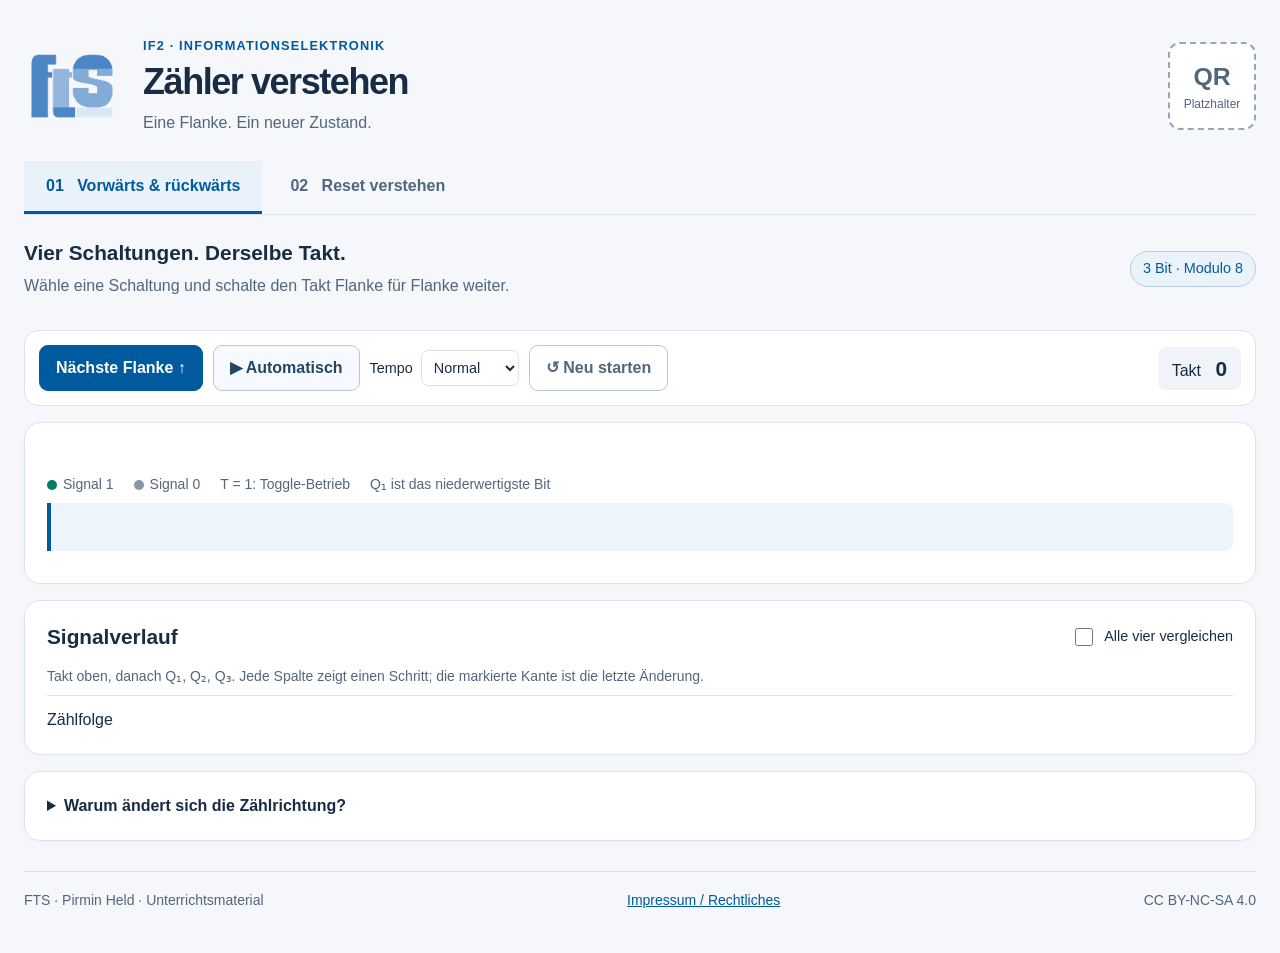
==== index.html @ e174a603 "files added" ====
<!DOCTYPE html>
<html lang="de">
<head>
<meta charset="utf-8">
<meta name="viewport" content="width=device-width,initial-scale=1">
<meta name="description" content="Interaktive Zähler für den Unterricht: vier T-Flipflop-Schaltungen, Taktflanken, Signalverläufe und synchroner oder asynchroner Reset.">
<title>Zähler verstehen · FTS Informationselektronik</title>
<link rel="stylesheet" href="style.css">
<script src="counter.js" defer></script>
<script src="app.js" defer></script>
</head>
<body>
<div class="wrap">
<header class="masthead">
<img class="logo" src="FTS_logo.png" alt="Staatliche Feintechnikschule" width="110" height="86">
<div class="heading"><span class="eyebrow">IF2 · INFORMATIONSELEKTRONIK</span><h1>Zähler verstehen</h1><p>Eine Flanke. Ein neuer Zustand.</p></div>
<div class="qr-placeholder" aria-label="Platzhalter für den späteren QR-Code"><span>QR</span><small>Platzhalter</small></div>
</header>
<nav class="tabs" aria-label="Lernbereiche">
<button id="tab-counters" class="tab selected" aria-pressed="true">01 &nbsp; Vorwärts &amp; rückwärts</button>
<button id="tab-reset" class="tab" aria-pressed="false">02 &nbsp; Reset verstehen</button>
</nav>
<main>
<section id="counter-panel" aria-labelledby="counter-heading">
<div class="section-head"><div><h2 id="counter-heading">Vier Schaltungen. Derselbe Takt.</h2><p>Wähle eine Schaltung und schalte den Takt Flanke für Flanke weiter.</p></div><span class="badge">3 Bit · Modulo 8</span></div>
<div id="variants" class="variant-grid"></div>
<div class="toolbar">
<button id="step" class="primary">Nächste Flanke ↑</button>
<button id="play" aria-pressed="false">▶ Automatisch</button>
<label class="speed">Tempo <select id="speed"><option value="1400">Langsam</option><option value="800" selected>Normal</option><option value="400">Schnell</option></select></label>
<button id="restart" class="quiet">↺ Neu starten</button>
<span id="clock-pill" class="clock-pill">Takt <b>0</b></span>
</div>
<div class="card schematic-card">
<div class="section-head"><div><span id="case-label" class="eyebrow"></span><h2 id="circuit-title"></h2></div><div id="value" class="value" aria-label="Aktueller Zählerstand"></div></div>
<div id="schematic" class="diagram-scroll"></div>
<div class="legend"><span><i class="swatch high"></i> Signal 1</span><span><i class="swatch low"></i> Signal 0</span><span>T = 1: Toggle-Betrieb</span><span>Q₁ ist das niederwertigste Bit</span></div>
<p id="event" class="event" role="status" aria-live="polite"></p>
<div id="chain" class="chain"></div>
</div>
<div class="card waveform-card">
<div class="section-head"><h2>Signalverlauf</h2><label class="check"><input id="compare" type="checkbox"> Alle vier vergleichen</label></div>
<p class="small">Takt oben, danach Q₁, Q₂, Q₃. Jede Spalte zeigt einen Schritt; die markierte Kante ist die letzte Änderung.</p>
<div id="waves"></div>
<div class="sequence-row"><span>Zählfolge</span><div id="sequence" class="sequence"></div></div>
</div>
<details class="card explanation"><summary>Warum ändert sich die Zählrichtung?</summary>
<p>FF1 reagiert auf den externen Takt. FF2 wird von Q₁ oder <span class="over">Q</span>₁ getaktet, FF3 entsprechend von der zweiten Stufe. Jedes T-Flipflop wechselt an seiner aktiven Flanke den Zustand.</p>
<p>Eine steigende Flanke an <span class="over">Q</span> ist eine fallende Flanke an Q. Deshalb kehrt sich beim Wechsel der Weiterleitung die Zählrichtung um. Ändert man gleichzeitig Flanke und Weiterleitung, bleibt die Richtung erhalten.</p>
<table><caption>Zuordnung bei Ablesen von Q₃Q₂Q₁</caption><thead><tr><th>Aktive Flanke</th><th>Weiterleitung</th><th>Zählrichtung</th></tr></thead><tbody><tr><td>fallend</td><td>Q</td><td>vorwärts</td></tr><tr><td>steigend</td><td>Q</td><td>rückwärts</td></tr><tr><td>fallend</td><td><span class="over">Q</span></td><td>rückwärts</td></tr><tr><td>steigend</td><td><span class="over">Q</span></td><td>vorwärts</td></tr></tbody></table>
<p class="small">Idealisierte Darstellung: Reale Asynchronzähler schalten mit kurzen Laufzeiten nacheinander. Hier zeigt das Diagramm die stabilen Zustände ohne diese Verzögerungen; die Ereigniskette nennt ihre Reihenfolge.</p>
</details>
</section>
<section id="reset-panel" hidden aria-labelledby="reset-heading">
<div class="section-head"><div><h2 id="reset-heading">Reset: sofort oder erst an der Flanke?</h2><p>Ein synchroner 2-Bit-Vorwärtszähler zählt 0 → 1 → 2 → 3 → 0.</p></div><span class="badge">2 Bit · Modulo 4</span></div>
<div class="card reset-settings">
<fieldset><legend>Art der Rücksetzung</legend><label><input type="radio" name="reset-mode" value="sync" checked> Synchron</label><label><input type="radio" name="reset-mode" value="async"> Asynchron</label></fieldset>
<p id="reset-rule">R = 1 wird erst an der nächsten steigenden Taktflanke übernommen.</p>
</div>
<div class="toolbar">
<button id="reset-step" class="primary">Nächste Flanke ↑</button>
<button id="reset-toggle" aria-pressed="false">Reset R = 0</button>
<button id="reset-pulse">Kurzer Resetimpuls</button>
<button id="reset-start" class="quiet">↺ Neu starten</button>
</div>
<div class="card">
<div class="section-head"><h2>Ausgangszustand</h2><div id="reset-value" class="value"></div></div>
<div id="reset-diagram" class="diagram-scroll"></div>
<p id="reset-event" class="event" role="status" aria-live="polite">Zähle zunächst einige Flanken weiter. Setze dann R auf 1.</p>
<div id="reset-wave"></div>
<p class="small">Q₁ hat hier das Bitgewicht 2, Q₀ das Bitgewicht 1. Ein kurzer Resetimpuls liegt vollständig zwischen zwei Taktflanken. Die Taktung wird während des Impulses nicht verändert. Jede Spalte steht für ein Bedienereignis, nicht für eine feste Zeitdauer.</p>
</div>
<div class="card tryout"><h2>Gemeinsam ausprobieren</h2><ol><li>Zähle bis 2. Aktiviere R zwischen zwei Taktflanken: Ändert sich Q sofort?</li><li>Schalte bis zur nächsten steigenden Flanke. Lasse R zunächst auf 1.</li><li>Starte neu und vergleiche einen kurzen Resetimpuls bei synchroner und asynchroner Rücksetzung.</li></ol><p><strong>Merke:</strong> Die Zählerstufen sind hier synchron getaktet. „Asynchroner Reset“ beschreibt ausschließlich die Rücksetzung.</p></div>
</section>
<noscript><div class="card">Bitte JavaScript aktivieren, um die Zähler zu bedienen.</div></noscript>
</main>
<footer><span>FTS · Pirmin Held · Unterrichtsmaterial</span><a href="impressum.html">Impressum / Rechtliches</a><span>CC BY-NC-SA 4.0</span></footer>
</div>
</body>
</html>
---- style.css ----
:root{--bg:#f5f7fb;--card:#fff;--text:#182c43;--muted:#52667c;--border:#dbe3ee;--accent:#005a9e;--high:#007b65;--low:#8695a7;--soft:#e9f2fb;--q1:#007b65;--q2:#2262b8;--q3:#8b3fb0}
button:disabled{opacity:.5;cursor:not-allowed}
*{box-sizing:border-box}body{margin:0;background:var(--bg);color:var(--text);font:16px/1.5 'Segoe UI',Arial,sans-serif}.wrap{max-width:1440px;margin:auto;padding:24px}h1,h2,h3,p{margin:0}h1{font-size:2.25rem;line-height:1.2;letter-spacing:-.04em}h2{font-size:1.3rem;line-height:1.3}p{margin-top:8px}.masthead{display:flex;align-items:center;gap:24px;padding:12px 0 26px}.logo{object-fit:contain;width:95px;height:76px}.heading{flex:1}.heading p{color:var(--muted)}.eyebrow{display:block;color:var(--accent);font-size:.8rem;letter-spacing:.09em;font-weight:700;margin-bottom:5px}.qr-placeholder{width:88px;height:88px;border:2px dashed #94a8ba;border-radius:12px;display:grid;place-content:center;text-align:center;color:var(--muted);background:white}.qr-placeholder span{font-size:1.55rem;font-weight:700}.qr-placeholder small{font-size:.75rem}.tabs{display:flex;gap:6px;border-bottom:1px solid var(--border);margin-bottom:24px}.tab{background:transparent;border:0;border-bottom:3px solid transparent;border-radius:0;padding:13px 22px;color:var(--muted)}.tab.selected{color:var(--accent);border-color:var(--accent);background:#e9f2fb}.section-head{display:flex;justify-content:space-between;align-items:center;gap:16px;margin-bottom:16px}.section-head p{color:var(--muted)}.badge{border:1px solid #b8cede;background:#eaf3fa;padding:6px 12px;border-radius:999px;white-space:nowrap;font-size:.9rem;color:var(--accent)}.variant-grid{display:grid;grid-template-columns:repeat(4,1fr);gap:12px}.variant{background:white;text-align:left;padding:16px;border:2px solid var(--border);border-radius:14px;position:relative;color:var(--text);box-shadow:0 3px 10px #18344b04}.variant.selected{border-color:var(--accent);background:var(--soft)}.variant small{display:block;color:var(--muted);font-size:.875rem;margin:4px 0}.variant strong{font-size:1.1rem}.variant .reading{display:flex;align-items:baseline;gap:10px;font-family:Consolas,monospace;margin-top:9px}.variant .reading b{font-size:1.65rem}.variant .reading span{color:var(--muted)}.over{text-decoration:overline}.toolbar{display:flex;align-items:center;gap:10px;flex-wrap:wrap;background:#fff;border:1px solid var(--border);border-radius:14px;padding:14px;margin:16px 0}button,select{font:inherit}button{padding:10px 16px;border:1px solid #b5c8d9;border-radius:9px;background:#f6faff;color:#214666;cursor:pointer;font-weight:600;min-height:44px}button:hover{background:#dfeef9}button:focus-visible,select:focus-visible,input:focus-visible,summary:focus-visible,a:focus-visible{outline:3px solid #dc8a00;outline-offset:3px}button.primary{background:var(--accent);border-color:var(--accent);color:white}button.primary:hover{background:#004678}button[aria-pressed=true]:not(.tab):not(.variant){background:#dcf4ed;border-color:var(--high);color:#005a48}.quiet{background:white;color:var(--muted)}select{padding:8px;border:1px solid var(--border);border-radius:7px;background:white;color:var(--text)}.speed{display:flex;align-items:center;gap:8px;font-size:.9rem}.clock-pill{margin-left:auto;padding:6px 14px;border-radius:8px;background:#f0f4f9}.clock-pill b{font-size:1.3rem;margin-left:10px}.card{padding:22px;border-radius:16px;border:1px solid var(--border);background:var(--card);box-shadow:0 4px 15px #15374f04;margin:16px 0}.value{display:flex;align-items:baseline;gap:14px;white-space:nowrap}.value .binary{font:700 2rem Consolas,monospace;letter-spacing:.13em}.value .decimal{color:var(--accent);font-size:1.8rem;font-weight:700}.value small{color:var(--muted);font-size:.8rem}.diagram-scroll{overflow-x:auto}.circuit{display:block;width:100%;min-width:650px;max-height:245px}.circuit text{font-family:'Segoe UI',Arial,sans-serif;font-size:17px;fill:var(--text)}.circuit .wire{fill:none;stroke-width:3;stroke-linejoin:round}.circuit .box{fill:#f7fafc;stroke:#315777;stroke-width:1.6}.circuit .small-label{font-size:14px;fill:var(--muted)}.legend{display:flex;gap:20px;flex-wrap:wrap;color:var(--muted);font-size:.875rem;margin:8px 0}.legend span{display:flex;align-items:center;gap:6px}.swatch{width:10px;height:10px;border-radius:50%;display:inline-block}.swatch.high{background:var(--high)}.swatch.low{background:var(--low)}.event{padding:12px 16px;background:#edf5fc;border-left:4px solid var(--accent);border-radius:0 8px 8px 0;min-height:48px}.chain{display:flex;gap:8px;flex-wrap:wrap;margin-top:10px}.chain span{font-size:.9rem;padding:4px 10px;border:1px solid var(--border);border-radius:6px}.small{font-size:.875rem;color:var(--muted)}.check{display:flex;gap:8px;align-items:center;font-size:.9rem}input[type=checkbox],input[type=radio]{width:18px;height:18px;accent-color:var(--accent)}.wave-scroll{overflow-x:auto;margin-top:14px}.wave{display:block;width:100%;min-width:640px}.wave text{font:14px 'Segoe UI',Arial,sans-serif;fill:var(--muted)}.wave-title{font-size:1rem;margin-top:14px}.wave path{stroke-linejoin:round;fill:none;stroke-width:2.4}.sequence-row{display:flex;gap:18px;align-items:center;border-top:1px solid var(--border);padding-top:12px;margin-top:8px}.sequence{display:flex;gap:7px;flex-wrap:wrap;font:600 1rem Consolas,monospace}.sequence span{background:#edf3f8;min-width:28px;padding:4px 8px;text-align:center;border-radius:5px}.sequence span:last-child{background:var(--accent);color:white}.explanation summary{cursor:pointer;font-weight:700}.explanation p{max-width:1000px;margin-top:15px}table{width:100%;border-collapse:collapse;margin-top:20px}caption{text-align:left;font-weight:600;padding-bottom:8px}th,td{text-align:left;border:1px solid var(--border);padding:10px}th{background:#edf4fb}.reset-settings{display:flex;align-items:center;gap:32px;flex-wrap:wrap}fieldset{border:0;margin:0;padding:0}legend{font-weight:700;margin-bottom:8px}fieldset label{margin-right:20px;display:inline-flex;align-items:center;gap:6px}.tryout li{margin:8px 0}footer{display:flex;gap:20px;justify-content:space-between;flex-wrap:wrap;border-top:1px solid var(--border);margin-top:30px;padding:18px 0;color:var(--muted);font-size:.875rem}a{color:var(--accent)}[hidden]{display:none!important}@media(max-width:900px){.variant-grid{grid-template-columns:repeat(2,1fr)}.wrap{padding:16px}.section-head{align-items:flex-start}.clock-pill{margin-left:0}.card{padding:16px}}@media(max-width:540px){h1{font-size:1.75rem}.masthead{gap:12px}.logo{width:60px;height:60px}.qr-placeholder{width:64px;height:72px;flex-shrink:0}.heading p{font-size:.875rem}.eyebrow{font-size:.75rem}.tab{font-size:.875rem;padding:12px 9px;flex:1}.section-head{flex-wrap:wrap}.variant{padding:12px}.variant strong{font-size:1rem}.value .binary{font-size:1.6rem}.toolbar button{flex-grow:1}.badge{font-size:.8rem}.sequence-row{align-items:flex-start}.reset-settings{gap:12px}}@media(prefers-reduced-motion:reduce){*{scroll-behavior:auto!important}}@media print{.toolbar,.tabs,.qr-placeholder,footer,.explanation{display:none}.card{break-inside:avoid;box-shadow:none}.wrap{max-width:none;padding:0}body{background:white}}
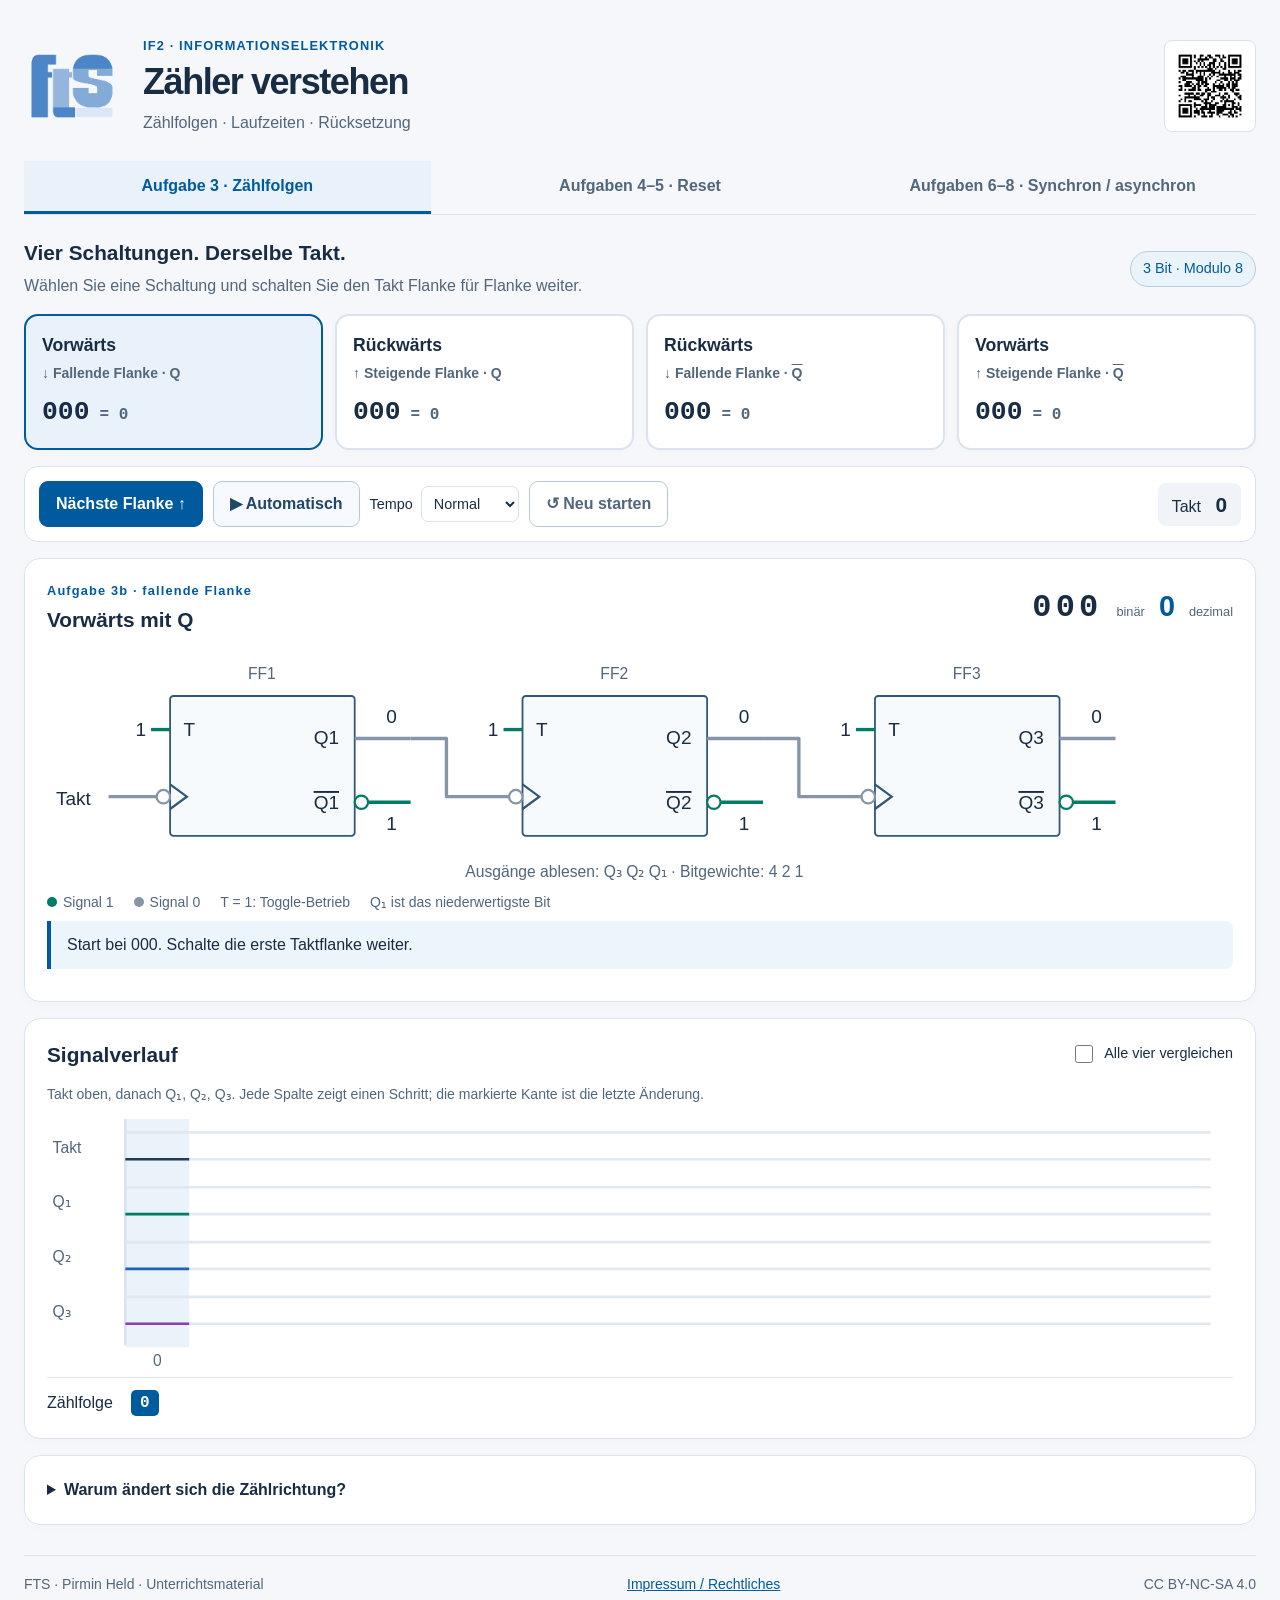
==== commit 31c0533b: "Add synchronous and asynchronous counter comparison for IF2 worksheets" ====
--- a/index.html
+++ b/index.html
@@ -6,23 +6,27 @@
 <meta name="description" content="Interaktive Zähler für den Unterricht: vier T-Flipflop-Schaltungen, Taktflanken, Signalverläufe und synchroner oder asynchroner Reset.">
 <title>Zähler verstehen · FTS Informationselektronik</title>
 <link rel="stylesheet" href="style.css">
+<link rel="stylesheet" href="compare.css">
 <script src="counter.js" defer></script>
 <script src="app.js" defer></script>
+<script src="compare-model.js" defer></script>
+<script src="compare-ui.js" defer></script>
 </head>
 <body>
 <div class="wrap">
 <header class="masthead">
 <img class="logo" src="FTS_logo.png" alt="Staatliche Feintechnikschule" width="110" height="86">
-<div class="heading"><span class="eyebrow">IF2 · INFORMATIONSELEKTRONIK</span><h1>Zähler verstehen</h1><p>Eine Flanke. Ein neuer Zustand.</p></div>
-<div class="qr-placeholder" aria-label="Platzhalter für den späteren QR-Code"><span>QR</span><small>Platzhalter</small></div>
+<div class="heading"><span class="eyebrow">IF2 · INFORMATIONSELEKTRONIK</span><h1>Zähler verstehen</h1><p>Zählfolgen · Laufzeiten · Rücksetzung</p></div>
+<div class="qr-area"><img id="qr-code" src="QR_Code.png" alt="QR-Code zur Homepage" width="110" height="110" hidden><div id="qr-fallback" class="qr-placeholder" aria-label="Platzhalter für den späteren QR-Code"><span>QR</span><small>Platzhalter</small></div></div>
 </header>
 <nav class="tabs" aria-label="Lernbereiche">
-<button id="tab-counters" class="tab selected" aria-pressed="true">01 &nbsp; Vorwärts &amp; rückwärts</button>
-<button id="tab-reset" class="tab" aria-pressed="false">02 &nbsp; Reset verstehen</button>
+<button id="tab-counters" class="tab selected" aria-pressed="true">Aufgabe 3 · Zählfolgen</button>
+<button id="tab-reset" class="tab" aria-pressed="false">Aufgaben 4–5 · Reset</button>
+<button id="tab-comparison" class="tab" aria-pressed="false">Aufgaben 6–8 · Synchron / asynchron</button>
 </nav>
 <main>
 <section id="counter-panel" aria-labelledby="counter-heading">
-<div class="section-head"><div><h2 id="counter-heading">Vier Schaltungen. Derselbe Takt.</h2><p>Wähle eine Schaltung und schalte den Takt Flanke für Flanke weiter.</p></div><span class="badge">3 Bit · Modulo 8</span></div>
+<div class="section-head"><div><h2 id="counter-heading">Vier Schaltungen. Derselbe Takt.</h2><p>Wählen Sie eine Schaltung und schalten Sie den Takt Flanke für Flanke weiter.</p></div><span class="badge">3 Bit · Modulo 8</span></div>
 <div id="variants" class="variant-grid"></div>
 <div class="toolbar">
 <button id="step" class="primary">Nächste Flanke ↑</button>
@@ -66,12 +70,38 @@
 <div class="card">
 <div class="section-head"><h2>Ausgangszustand</h2><div id="reset-value" class="value"></div></div>
 <div id="reset-diagram" class="diagram-scroll"></div>
-<p id="reset-event" class="event" role="status" aria-live="polite">Zähle zunächst einige Flanken weiter. Setze dann R auf 1.</p>
+<p id="reset-event" class="event" role="status" aria-live="polite">Zählen Sie zunächst einige Flanken weiter. Setzen Sie dann R auf 1.</p>
 <div id="reset-wave"></div>
 <p class="small">Q₁ hat hier das Bitgewicht 2, Q₀ das Bitgewicht 1. Ein kurzer Resetimpuls liegt vollständig zwischen zwei Taktflanken. Die Taktung wird während des Impulses nicht verändert. Jede Spalte steht für ein Bedienereignis, nicht für eine feste Zeitdauer.</p>
 </div>
-<div class="card tryout"><h2>Gemeinsam ausprobieren</h2><ol><li>Zähle bis 2. Aktiviere R zwischen zwei Taktflanken: Ändert sich Q sofort?</li><li>Schalte bis zur nächsten steigenden Flanke. Lasse R zunächst auf 1.</li><li>Starte neu und vergleiche einen kurzen Resetimpuls bei synchroner und asynchroner Rücksetzung.</li></ol><p><strong>Merke:</strong> Die Zählerstufen sind hier synchron getaktet. „Asynchroner Reset“ beschreibt ausschließlich die Rücksetzung.</p></div>
+<div class="card tryout"><h2>Gemeinsam ausprobieren</h2><ol><li>Zählen Sie bis 2. Aktivieren Sie R zwischen zwei Taktflanken: Ändert sich Q sofort?</li><li>Schalten Sie bis zur nächsten steigenden Flanke. Lassen Sie R zunächst auf 1.</li><li>Starten Sie neu und vergleichen Sie einen kurzen Resetimpuls bei synchroner und asynchroner Rücksetzung.</li></ol><p><strong>Merke:</strong> Die Zählerstufen sind hier synchron getaktet. „Asynchroner Reset“ beschreibt ausschließlich die Rücksetzung.</p></div>
 </section>
+
+<section id="comparison-panel" hidden aria-labelledby="comparison-heading">
+<div class="section-head"><div><span class="worksheet-tag">AUFGABEN 6 &amp; 7</span><h2 id="comparison-heading">Derselbe Zählschritt. Zwei Taktwege.</h2><p class="compare-intro">Untersuchen Sie, wann die Ausgänge umschalten. Beide Zähler reagieren auf fallende Flanken; Q₁ ist das niederwertigste Bit.</p></div><span class="badge">3 Bit · 10 ns pro Flipflop</span></div>
+<div class="toolbar comparison-controls">
+<label for="compare-start">Startzustand <select id="compare-start"><option value="0">000 · 0</option><option value="1">001 · 1</option><option value="2">010 · 2</option><option value="3" selected>011 · 3</option><option value="4">100 · 4</option><option value="5">101 · 5</option><option value="6">110 · 6</option><option value="7">111 · 7</option></select></label>
+<button id="compare-step" class="primary">+10 ns weiter</button><button id="compare-play" aria-pressed="false">▶ Langsam abspielen</button><button id="compare-next" disabled>Nächster Zählvorgang</button><button id="compare-restart" class="quiet">↺ Beispiel 011 → 100</button>
+</div>
+<div class="time-range"><label for="compare-range">Zeit nach der Taktflanke</label><input id="compare-range" type="range" min="0" max="30" step="10" value="0"><output id="compare-time" for="compare-range" class="time-value">t = 0 ns</output></div>
+<div class="compare-grid">
+<article class="card"><div class="counter-kind"><div><span class="kind-label">A · Asynchron</span><h3>Takt von Stufe zu Stufe</h3></div></div><div id="async-circuit" class="diagram-scroll"></div><div id="async-bits" class="large-bits" aria-label="Asynchroner Zählerstand"></div><p id="async-decimal" class="reading-note"></p><p id="async-status" class="event compare-status" role="status"></p><div id="async-waves" class="diagram-scroll"></div></article>
+<article class="card"><div class="counter-kind"><div><span class="kind-label">B · Synchron</span><h3>Ein gemeinsamer Takt</h3></div></div><div id="sync-circuit" class="diagram-scroll"></div><div id="sync-bits" class="large-bits" aria-label="Synchroner Zählerstand"></div><p id="sync-decimal" class="reading-note"></p><p id="sync-status" class="event compare-status" role="status"></p><div id="sync-waves" class="diagram-scroll"></div></article>
+</div>
+<div class="time-steps" aria-label="Zeitpunkt wählen"><button id="time-0" aria-pressed="true">0 ns</button><button id="time-10" aria-pressed="false">10 ns</button><button id="time-20" aria-pressed="false">20 ns</button><button id="time-30" aria-pressed="false">30 ns</button></div>
+<p id="compare-summary" class="comparison-summary" role="status"></p>
+<p class="study-note"><strong>Modell wie auf dem Blatt:</strong> Alle Flipflops haben 10 ns Ausgangsverzögerung. Leitungs- und Gatterlaufzeiten werden vernachlässigt. Beim synchronen Zähler sind die T-Werte <em>vor</em> der Flanke entscheidend. Reale synchrone Zähler können wegen unterschiedlicher Ausgangsverzögerungen ebenfalls kurze Zwischenzustände zeigen.</p>
+<details class="card"><summary><strong>Zustandstabelle zum gewählten Übergang aufdecken</strong></summary><div class="table-scroll"><table><caption>Zustände jeweils unmittelbar nach dem angegebenen Zeitpunkt</caption><thead><tr><th>Zeit</th><th>A: asynchron</th><th>B: synchron</th></tr></thead><tbody id="transition-rows"></tbody></table></div></details>
+<details class="card"><summary><strong>Gegenüberstellung: Zähleraufbau</strong></summary><div class="table-scroll"><table><thead><tr><th>Merkmal</th><th>Asynchron</th><th>Synchron</th></tr></thead><tbody><tr><th>Taktquelle FF1</th><td>Externer Takt</td><td>Externer Takt</td></tr><tr><th>Taktquelle FF2 / FF3</th><td>Q₁ / Q₂</td><td>Externer Takt für beide</td></tr><tr><th>T-Eingänge</th><td>Alle 1</td><td>1; Q₁; Q₁ ∧ Q₂</td></tr><tr><th>Zustandswechsel</th><td>Nacheinander, ausgelöst durch die Vorgängerstufe</td><td>Ausgelöst durch dieselbe externe Taktflanke</td></tr><tr><th>Stabile Zählfolge</th><td colspan="2">000 → 001 → 010 → 011 → 100 → 101 → 110 → 111 → 000</td></tr></tbody></table></div></details>
+<section class="card" aria-labelledby="parallel-heading"><span class="worksheet-tag">AUFGABE 8 · ANSCHLUSS AN AUFGABEN 4 &amp; 5</span><h2 id="parallel-heading">Gleicher Zähleraufbau, unterschiedliche Resetart</h2><p>Beide 2-Bit-Zähler sind <strong>synchron aufgebaut</strong> und zählen an steigenden Flanken. Links ist der Reset synchron, rechts asynchron. Hier gilt wie im bisherigen Blatt: Q₁Q₀ mit Bitgewichten 2 und 1.</p>
+<div class="compare-reset-values"><div class="reset-reading"><h3>Synchroner Reset</h3><strong id="parallel-sync">10 = 2</strong><p>Wirkt an der aktiven Taktflanke.</p></div><div class="reset-reading"><h3>Asynchroner Reset</h3><strong id="parallel-async">10 = 2</strong><p>Wirkt unabhängig vom Takt.</p></div></div>
+<div class="toolbar"><button id="parallel-pulse" class="primary">Kurzer Resetimpuls</button><button id="parallel-toggle" aria-pressed="false">Reset R = 0</button><button id="parallel-edge">Steigende Taktflanke ↑</button><button id="parallel-restart" class="quiet">↺ Beide auf 2</button></div>
+<p id="parallel-status" class="event" role="status"></p><p class="small">R ist aktiv-high. R = 1 hält den asynchronen Zähler auf 00. Der kurze Impuls beginnt und endet zwischen zwei aktiven Flanken. Resetimpulse sind ausreichend lang; Laufzeiten werden hier vernachlässigt.</p>
+<div class="table-scroll"><table class="compare-reset-table"><caption>Letzte Bedienereignisse · Zustände nach dem Ereignis</caption><thead><tr><th>Ereignis</th><th>R</th><th>Reset synchron</th><th>Reset asynchron</th></tr></thead><tbody id="parallel-rows"></tbody></table></div>
+</section>
+<section class="card" aria-labelledby="quiz-heading"><h2 id="quiz-heading">Zwei Begriffe sauber trennen</h2><div class="quiz-grid"><label for="quiz-clock">Woran erkennt man den synchronen Zähleraufbau?<select id="quiz-clock"><option value="">Bitte wählen</option><option value="common">Alle Flipflops erhalten denselben Takt.</option><option value="instant">Die Ausgänge haben keine Laufzeit.</option></select></label><label for="quiz-reset">Kann ein synchroner Zähler einen asynchronen Reset haben?<select id="quiz-reset"><option value="">Bitte wählen</option><option value="yes">Ja, Aufbau und Resetart sind unabhängig.</option><option value="no">Nein, beide müssen synchron sein.</option></select></label></div><p><button id="quiz-check">Antworten prüfen</button></p><p id="quiz-feedback" class="quiz-feedback" role="status"></p></section>
+</section>
+
 <noscript><div class="card">Bitte JavaScript aktivieren, um die Zähler zu bedienen.</div></noscript>
 </main>
 <footer><span>FTS · Pirmin Held · Unterrichtsmaterial</span><a href="impressum.html">Impressum / Rechtliches</a><span>CC BY-NC-SA 4.0</span></footer>
--- a/style.css
+++ b/style.css
@@ -1,3 +1,4 @@
 :root{--bg:#f5f7fb;--card:#fff;--text:#182c43;--muted:#52667c;--border:#dbe3ee;--accent:#005a9e;--high:#007b65;--low:#8695a7;--soft:#e9f2fb;--q1:#007b65;--q2:#2262b8;--q3:#8b3fb0}
 button:disabled{opacity:.5;cursor:not-allowed}
+.qr-area{flex-shrink:0}.qr-area img{display:block;width:110px;height:110px;object-fit:contain;background:white;padding:6px;border:1px solid var(--border);border-radius:8px}
 *{box-sizing:border-box}body{margin:0;background:var(--bg);color:var(--text);font:16px/1.5 'Segoe UI',Arial,sans-serif}.wrap{max-width:1440px;margin:auto;padding:24px}h1,h2,h3,p{margin:0}h1{font-size:2.25rem;line-height:1.2;letter-spacing:-.04em}h2{font-size:1.3rem;line-height:1.3}p{margin-top:8px}.masthead{display:flex;align-items:center;gap:24px;padding:12px 0 26px}.logo{object-fit:contain;width:95px;height:76px}.heading{flex:1}.heading p{color:var(--muted)}.eyebrow{display:block;color:var(--accent);font-size:.8rem;letter-spacing:.09em;font-weight:700;margin-bottom:5px}.qr-placeholder{width:88px;height:88px;border:2px dashed #94a8ba;border-radius:12px;display:grid;place-content:center;text-align:center;color:var(--muted);background:white}.qr-placeholder span{font-size:1.55rem;font-weight:700}.qr-placeholder small{font-size:.75rem}.tabs{display:flex;gap:6px;border-bottom:1px solid var(--border);margin-bottom:24px}.tab{background:transparent;border:0;border-bottom:3px solid transparent;border-radius:0;padding:13px 22px;color:var(--muted)}.tab.selected{color:var(--accent);border-color:var(--accent);background:#e9f2fb}.section-head{display:flex;justify-content:space-between;align-items:center;gap:16px;margin-bottom:16px}.section-head p{color:var(--muted)}.badge{border:1px solid #b8cede;background:#eaf3fa;padding:6px 12px;border-radius:999px;white-space:nowrap;font-size:.9rem;color:var(--accent)}.variant-grid{display:grid;grid-template-columns:repeat(4,1fr);gap:12px}.variant{background:white;text-align:left;padding:16px;border:2px solid var(--border);border-radius:14px;position:relative;color:var(--text);box-shadow:0 3px 10px #18344b04}.variant.selected{border-color:var(--accent);background:var(--soft)}.variant small{display:block;color:var(--muted);font-size:.875rem;margin:4px 0}.variant strong{font-size:1.1rem}.variant .reading{display:flex;align-items:baseline;gap:10px;font-family:Consolas,monospace;margin-top:9px}.variant .reading b{font-size:1.65rem}.variant .reading span{color:var(--muted)}.over{text-decoration:overline}.toolbar{display:flex;align-items:center;gap:10px;flex-wrap:wrap;background:#fff;border:1px solid var(--border);border-radius:14px;padding:14px;margin:16px 0}button,select{font:inherit}button{padding:10px 16px;border:1px solid #b5c8d9;border-radius:9px;background:#f6faff;color:#214666;cursor:pointer;font-weight:600;min-height:44px}button:hover{background:#dfeef9}button:focus-visible,select:focus-visible,input:focus-visible,summary:focus-visible,a:focus-visible{outline:3px solid #dc8a00;outline-offset:3px}button.primary{background:var(--accent);border-color:var(--accent);color:white}button.primary:hover{background:#004678}button[aria-pressed=true]:not(.tab):not(.variant){background:#dcf4ed;border-color:var(--high);color:#005a48}.quiet{background:white;color:var(--muted)}select{padding:8px;border:1px solid var(--border);border-radius:7px;background:white;color:var(--text)}.speed{display:flex;align-items:center;gap:8px;font-size:.9rem}.clock-pill{margin-left:auto;padding:6px 14px;border-radius:8px;background:#f0f4f9}.clock-pill b{font-size:1.3rem;margin-left:10px}.card{padding:22px;border-radius:16px;border:1px solid var(--border);background:var(--card);box-shadow:0 4px 15px #15374f04;margin:16px 0}.value{display:flex;align-items:baseline;gap:14px;white-space:nowrap}.value .binary{font:700 2rem Consolas,monospace;letter-spacing:.13em}.value .decimal{color:var(--accent);font-size:1.8rem;font-weight:700}.value small{color:var(--muted);font-size:.8rem}.diagram-scroll{overflow-x:auto}.circuit{display:block;width:100%;min-width:650px;max-height:245px}.circuit text{font-family:'Segoe UI',Arial,sans-serif;font-size:17px;fill:var(--text)}.circuit .wire{fill:none;stroke-width:3;stroke-linejoin:round}.circuit .box{fill:#f7fafc;stroke:#315777;stroke-width:1.6}.circuit .small-label{font-size:14px;fill:var(--muted)}.legend{display:flex;gap:20px;flex-wrap:wrap;color:var(--muted);font-size:.875rem;margin:8px 0}.legend span{display:flex;align-items:center;gap:6px}.swatch{width:10px;height:10px;border-radius:50%;display:inline-block}.swatch.high{background:var(--high)}.swatch.low{background:var(--low)}.event{padding:12px 16px;background:#edf5fc;border-left:4px solid var(--accent);border-radius:0 8px 8px 0;min-height:48px}.chain{display:flex;gap:8px;flex-wrap:wrap;margin-top:10px}.chain span{font-size:.9rem;padding:4px 10px;border:1px solid var(--border);border-radius:6px}.small{font-size:.875rem;color:var(--muted)}.check{display:flex;gap:8px;align-items:center;font-size:.9rem}input[type=checkbox],input[type=radio]{width:18px;height:18px;accent-color:var(--accent)}.wave-scroll{overflow-x:auto;margin-top:14px}.wave{display:block;width:100%;min-width:640px}.wave text{font:14px 'Segoe UI',Arial,sans-serif;fill:var(--muted)}.wave-title{font-size:1rem;margin-top:14px}.wave path{stroke-linejoin:round;fill:none;stroke-width:2.4}.sequence-row{display:flex;gap:18px;align-items:center;border-top:1px solid var(--border);padding-top:12px;margin-top:8px}.sequence{display:flex;gap:7px;flex-wrap:wrap;font:600 1rem Consolas,monospace}.sequence span{background:#edf3f8;min-width:28px;padding:4px 8px;text-align:center;border-radius:5px}.sequence span:last-child{background:var(--accent);color:white}.explanation summary{cursor:pointer;font-weight:700}.explanation p{max-width:1000px;margin-top:15px}table{width:100%;border-collapse:collapse;margin-top:20px}caption{text-align:left;font-weight:600;padding-bottom:8px}th,td{text-align:left;border:1px solid var(--border);padding:10px}th{background:#edf4fb}.reset-settings{display:flex;align-items:center;gap:32px;flex-wrap:wrap}fieldset{border:0;margin:0;padding:0}legend{font-weight:700;margin-bottom:8px}fieldset label{margin-right:20px;display:inline-flex;align-items:center;gap:6px}.tryout li{margin:8px 0}footer{display:flex;gap:20px;justify-content:space-between;flex-wrap:wrap;border-top:1px solid var(--border);margin-top:30px;padding:18px 0;color:var(--muted);font-size:.875rem}a{color:var(--accent)}[hidden]{display:none!important}@media(max-width:900px){.variant-grid{grid-template-columns:repeat(2,1fr)}.wrap{padding:16px}.section-head{align-items:flex-start}.clock-pill{margin-left:0}.card{padding:16px}}@media(max-width:540px){h1{font-size:1.75rem}.masthead{gap:12px}.logo{width:60px;height:60px}.qr-placeholder{width:64px;height:72px;flex-shrink:0}.heading p{font-size:.875rem}.eyebrow{font-size:.75rem}.tab{font-size:.875rem;padding:12px 9px;flex:1}.section-head{flex-wrap:wrap}.variant{padding:12px}.variant strong{font-size:1rem}.value .binary{font-size:1.6rem}.toolbar button{flex-grow:1}.badge{font-size:.8rem}.sequence-row{align-items:flex-start}.reset-settings{gap:12px}}@media(prefers-reduced-motion:reduce){*{scroll-behavior:auto!important}}@media print{.toolbar,.tabs,.qr-placeholder,footer,.explanation{display:none}.card{break-inside:avoid;box-shadow:none}.wrap{max-width:none;padding:0}body{background:white}}
--- a/compare.css
+++ b/compare.css
@@ -0,0 +1,3 @@
+.compare-intro{max-width:900px}.compare-grid{display:grid;grid-template-columns:1fr 1fr;gap:18px}.compare-grid .card{margin:0}.comparison-controls{margin-bottom:18px}.comparison-controls label{display:flex;align-items:center;gap:10px}.time-value{font:700 1.3rem Consolas,monospace;color:var(--accent);white-space:nowrap}.counter-kind{display:flex;justify-content:space-between;align-items:center;gap:12px;margin-bottom:12px}.kind-label{font-size:.8rem;text-transform:uppercase;letter-spacing:.09em;color:var(--muted)}.large-bits{display:flex;gap:6px;margin:18px 0 5px}.bit-box{background:#f0f4f8;border:2px solid #91a1b3;border-radius:10px;min-width:60px;padding:6px 15px;text-align:center}.bit-box.on{background:#e2f4ee;border-color:var(--high)}.bit-box small{display:block;font-size:.75rem;color:var(--muted)}.bit-box b{display:block;font:700 2rem Consolas,monospace}.compare-circuit{width:100%;height:auto;min-width:430px;display:block}.compare-circuit text{font:14px 'Segoe UI',Arial,sans-serif;fill:var(--text)}.compare-circuit .ff{fill:#f5f8fc;stroke:#536b82;stroke-width:1.7}.compare-circuit .ff.active{fill:#e2f4ee;stroke:var(--high);stroke-width:2.8}.compare-circuit path{fill:none;stroke:#718398;stroke-width:2}.compare-circuit path.on{stroke:var(--high);stroke-width:3}.compare-circuit .caption{font-size:12px;fill:var(--muted)}.time-steps{display:flex;gap:6px;flex-wrap:wrap;margin-top:12px}.time-steps button{flex:1;min-width:70px}.time-steps button[aria-pressed=true]{background:var(--accent);color:white;border-color:var(--accent)}.compare-status{min-height:64px;margin-top:12px;font-size:.95rem}.reading-note{color:var(--muted);font-size:.85rem}.time-range{display:flex;gap:12px;align-items:center;margin:14px 0}.time-range input{flex:1;min-width:100px;accent-color:var(--accent)}.table-scroll{overflow:auto}.comparison-wave{width:100%;min-width:480px;display:block}.comparison-wave text{fill:var(--muted);font:12px 'Segoe UI',Arial,sans-serif}.comparison-wave path{fill:none;stroke-width:2.3}.study-note{border-left:4px solid #d59524;padding:10px 14px;background:#fff9eb;margin-top:16px}.compare-reset-values{display:grid;grid-template-columns:1fr 1fr;gap:16px;margin:16px 0}.reset-reading{padding:16px;background:#f4f8fc;border:1px solid var(--border);border-radius:12px}.reset-reading strong{display:block;font:700 2rem Consolas,monospace;margin-top:6px}.quiz-grid{display:grid;grid-template-columns:1fr 1fr;gap:12px;margin-top:14px}.quiz-grid label{display:grid;gap:6px}.quiz-feedback{min-height:30px;margin-top:10px}.worksheet-tag{font-size:.8rem;color:var(--accent);font-weight:700;letter-spacing:.04em}.tabs{flex-wrap:wrap}.tabs .tab{flex:1}.masthead .qr-area img{width:92px;height:92px}.download-row{display:flex;gap:16px;flex-wrap:wrap;margin-top:16px}.compare-reset-values h3{font-size:1rem}.comparison-summary{line-height:1.65}.compare-reset-table{font-size:.9rem}.compare-reset-table td,.compare-reset-table th{padding:7px 10px}
+@media(max-width:920px){.compare-grid{grid-template-columns:1fr}.compare-circuit{max-width:650px}.compare-status{min-height:0}}
+@media(max-width:540px){.masthead .qr-area{display:none}.quiz-grid{grid-template-columns:1fr}.compare-reset-values{gap:8px}.reset-reading{padding:10px}.compare-reset-values h3{font-size:.9rem}.comparison-controls label{flex-wrap:wrap}.comparison-controls button{flex:1}.bit-box{min-width:55px}.time-value{font-size:1.05rem}.tab{min-width:130px}.table-scroll table{min-width:480px}.card{border-radius:12px}}
